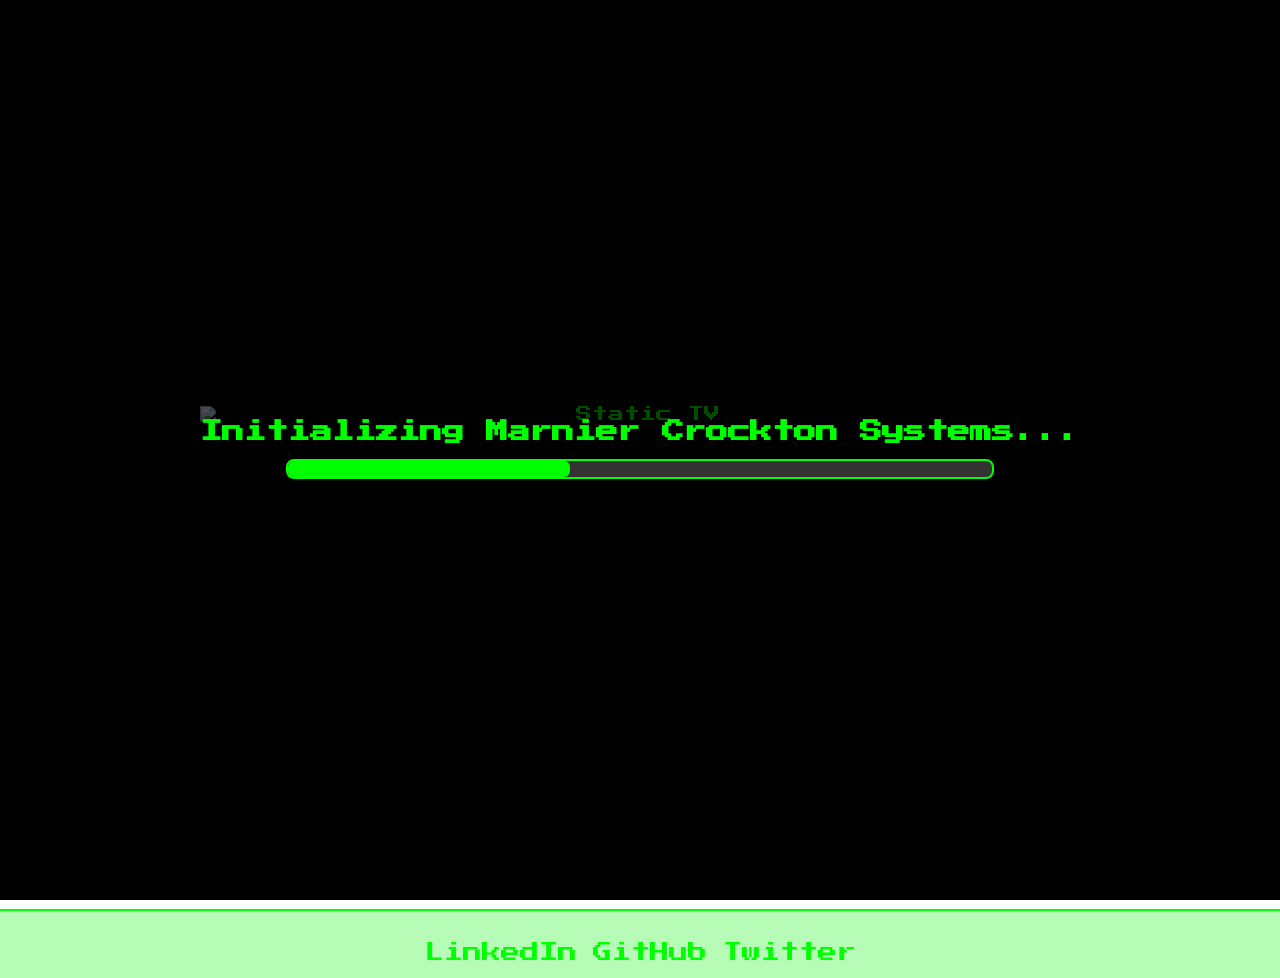
==== index.html @ 7a098f47 "Add files via upload" ====
<!DOCTYPE html>
<html lang="en">
<head>
    <meta charset="UTF-8">
    <meta name="viewport" content="width=device-width, initial-scale=1.0">
    <title>Pip-Boy Portfolio</title>
    <link href="https://fonts.googleapis.com/css2?family=Press+Start+2P&display=swap" rel="stylesheet">
    <script src="https://cdn.tailwindcss.com"></script>
    <style>
        body {
            font-family: 'Press Start 2P', monospace;
            color: #0f0;
            margin: 0;
            overflow: auto;
            display: flex;
            flex-direction: column;
            min-height: 100vh;
             background-image: url('/Images/ChatGPT\ Image\ May\ 13\,\ 2025\,\ 11_49_15\ PM.png');
            background-size: cover;
            background-position: center;
        }

        #loading-screen {
            display: flex;
            flex-direction: column;
            justify-content: center;
            align-items: center;
            height: 100vh;
            width: 100vw;
            background-color: #000;
            color: #0f0;
            position: fixed;
            top: 0;
            left: 0;
            z-index: 1000;
            opacity: 1;
            transition: opacity 1s ease-in-out;
        }

        #loading-screen.fade-out {
            opacity: 0;
            visibility: hidden;
        }

        #loading-content {
            text-align: center;
            position: relative;
        }

        #loading-text {
            font-size: 1.4rem;
            margin-bottom: 1rem;
            animation: flicker 2s infinite;
        }

        #loading-bar {
            width: 80%;
            background-color: #333;
            height: 16px;
            border-radius: 8px;
            position: relative;
            margin: 1rem auto;
            border: 2px solid #0f0;
        }

        #loading-bar-progress {
            background-color: #0f0;
            height: 100%;
            border-radius: 6px;
            width: 75%;
            transition: width 0.3s ease-out;
        }

        @keyframes flicker {
            0%, 100% { opacity: 1; }
            50% { opacity: 0.4; }
        }

        #main-content {
            height: auto;
            width: 100vw;
            overflow: auto;
            display: flex;
            flex-direction: column;
            align-items: center;
            justify-content: flex-start;
            flex-grow: 1;
        }

        .container {
            max-width: 800px;
            margin: 0 auto;
            padding: 2rem;
            text-align: center;
            display: flex;
            flex-direction: column;
            align-items: center;
            position: relative;
            width: 100%;
        }

        #pip-boy-screen {
            background-color: #000;
            border: 4px solid #0f0;
            border-radius: 10px;
            padding: 1rem;
            box-shadow: 0 0 20px rgba(15, 240, 15, 0.5);
            overflow-y: auto;
            max-height: 80vh;
            margin-bottom: 2rem;
            width: 100%;
            display: flex;
            flex-direction: column;
            align-items: center;
        }

        h1 {
            font-size: 2rem;
            margin-bottom: 1rem;
        }

        p {
            font-size: 1.1rem;
            margin-bottom: 1rem;
        }

        #stats-display {
            display: grid;
            grid-template-columns: repeat(3, 1fr);
            gap: 1rem;
            margin-bottom: 1rem;
            text-align: center;
            position: relative;
            width: 100%;
        }

        #stats-display div {
            background-color: rgba(15, 240, 15, 0.2);
            border: 2px solid #0f0;
            padding: 0.5rem;
            border-radius: 5px;
        }

        #character-image {
            max-width: 50%;
            height: auto;
            margin-bottom: 1rem;
        }

        .hidden {
            display: none;
        }

        #top-nav {
            background-color: rgba(15, 240, 15, 0.3);
            border-bottom: 2px solid #0f0;
            padding: 1rem;
            text-align: center;
            position: sticky;
            top: 0;
            z-index: 100;
            margin-bottom: 2rem;
            border-radius: 0;
            width: 100%;
        }

        #top-nav ul {
            display: flex;
            justify-content: center;
            list-style: none;
            padding: 0;
            margin: 0;
            
        }

        #top-nav ul li {
            margin: 0 1rem;
        }

        #top-nav ul li a {
            color: #0f0; /* Electric lime green */
            text-decoration: none;
            font-size: 1.2rem;
            transition: color 0.2s ease-in-out;
        }

        #top-nav ul li a:hover {
            color: #fff;
        }

        #top-nav ul li.dropdown {
            position: relative;
            display: inline-block;
        }

        #top-nav ul li.dropdown-content {
            display: none;
            position: absolute;
            background-color: rgba(15, 240, 15, 0.8);
            min-width: 160px;
            box-shadow: 0px 8px 16px 0px rgba(0,0,0,0.2);
            z-index: 1;
            border-radius: 5px;
            top: 100%;
            left: 0;
        }

        #top-nav ul li.dropdown:hover .dropdown-content {
            display: block;
        }

        #top-nav ul li .dropdown-content a {
             color: #0f0; /* Electric lime green */
            padding: 12px 16px;
            text-decoration: none;
            display: block;
        }

        #top-nav ul li .dropdown-content a:hover {
            background-color: #0b800b;
            color: #fff;
        }


        #footer {
            background-color: rgba(15, 240, 15, 0.3);
            padding: 1rem;
            text-align: center;
            border-top: 2px solid #0f0;
            margin-top: 2rem;
            width: 100%;
            border-radius: 0;
            display: flex;
            flex-direction: column;
            align-items: center;
            justify-content: center;
            align-items: center;
            gap: 1rem;
        }

        #footer-links {
            display: flex;
            justify-content: center;
            gap: 1rem;
            margin-top: 1rem;
        }

        #footer-links a {
            color: #0f0; /* Electric lime green */
            text-decoration: none;
            font-size: 1.2rem;
            transition: color 0.2s ease-in-out;
        }

        #footer-links a:hover {
            color: #fff;
        }

        #tv-overlay {
            position: absolute;
            top: 0;
            left: 0;
            width: 100%;
            height: 100%;
            background-image: url("https://media.giphy.com/media/3o7r1Wv7j6E8QDzINW/giphy.gif");
            background-size: cover;
            opacity: 0.3;
            pointer-events: none;
            z-index: 10;
        }

        .header-box {
            background-color: rgba(15, 240, 15, 0.2);
            border: 2px solid #0f0;
            padding: 0.5rem;
            border-radius: 5px;
            font-size: 1.2rem;
            margin-bottom: 1rem;
            width: fit-content;
        }

    </style>
</head>
<body class="bg-black text-green-400">
    <div id="loading-screen">
        <div id="loading-content">
            <h1 id="loading-text">Initializing Marnier Crockton Systems...</h1>
            <div id="loading-bar">
                <div id="loading-bar-progress"></div>
            </div>
             <img src="https://media.giphy.com/media/3o7r1Wv7j6E8QDzINW/giphy.gif" alt="Static TV" id="tv-overlay">
        </div>
    </div>

    <div id="main-content" class="flex flex-col items-center">
        <nav id="top-nav">
            <ul>
                <li><a href="about.html">About</a></li>
                <li><a href="skills.html">Skills</a></li>
                 <li class="dropdown">
                    <a href="#experience">Experience</a>
                    <div class="dropdown-content">
                        
                    </div>
                </li>
                <li><a href="#projects">Projects</a></li>
                <li><a href="contact.html">Contact</a></li>
                 <li><a id="play-game-button" href="#">Play</a></li>
            </ul>
        </nav>
        <div id="pip-boy-screen" class="container" style="background-color: #000; box-shadow: 0 0 20px rgba(15, 240, 15, 0.5);">
            <h1  class="text-2xl font-bold mb-4 header-box" id="about">Marnier Crockton Portfolio</h1>
            <img id="character-image" src="/Images/MarValutBoy.png" alt="Vault Boy" style="max-width: 50%; height: auto;">

            <p class="mb-4">
                Welcome to my personal portfolio! I'm a passionate developer with a love for creating
                engaging and interactive experiences. This site is designed to resemble the iconic Pip-Boy
                from the Fallout series.
            </p>
            <p class="mb-4">
                Explore the different sections to learn more about my skills, projects, and experiences.
            </p>
             <p class="mb-4" id="projects">
                Lorem ipsum dolor sit amet, consectetur adipiscing elit.  Sed do eiusmod tempor incididunt ut
                labore et dolore magna aliqua. Ut enim ad minim veniam, quis nostrud exercitation ullamco
                laboris nisi ut aliquip ex ea commodo consequat.
            </p>
            <p class="mb-4" id="experience">
                 Duis aute irure dolor in reprehenderit in voluptate velit esse
                cillum dolore eu fugiat nulla pariatur. Excepteur sint occaecat cupidatat non proident, sunt in
                culpa qui officia deserunt mollit anim id est laborum.
            </p>
            <p class="mb-4" id="contact">
                Additional content can be added here.  You can add many paragraphs of text here and it will
                still scroll.
            </p>
            <p class="mb-4">
                Additional content can be added here.  You can add many paragraphs of text here and it will
                still scroll.
            </p>
            <p class="mb-4">
                Additional content can be added here.  You can add many paragraphs of text here and it will
                still scroll.
            </p>
            <p class="mb-4">
                Additional content can be added here.  You can add many paragraphs of text here and it will
                still scroll.
            </p>
        </div>
        <footer id="footer">
            <div id="footer-links">
                <a href="https://www.linkedin.com/in/your-linkedin-profile" target="_blank" rel="noopener noreferrer">LinkedIn</a>
                <a href="https://github.com/your-github-profile" target="_blank" rel="noopener noreferrer">GitHub</a>
                <a href="https://twitter.com/your-twitter-profile" target="_blank" rel="noopener noreferrer">Twitter</a>
            </div>
        </footer>
    </div>

    
    <script>
        const loadingScreen = document.getElementById('loading-screen');
        const loadingText = document.getElementById('loading-text');
        const loadingBarProgress = document.getElementById('loading-bar-progress');
        const mainContent = document.getElementById('main-content');

        // Check if the page has been loaded before in this session
        const hasLoadedBefore = localStorage.getItem('pipboyLoaded');

        if (hasLoadedBefore === 'true') {
            // If already loaded, immediately hide loading screen and show main content
            loadingScreen.style.display = 'none';
            mainContent.classList.remove('hidden');
            document.body.style.overflow = 'auto';
        } else {
            // If not loaded before, run the loading animation
            let progress = 0;
            const totalTime = 3000; // 3 seconds

            const interval = setInterval(() => {
                progress += 10;
                loadingBarProgress.style.width = `${progress}%`;
                if (progress >= 100) {
                    clearInterval(interval);
                    loadingText.textContent = "Loading Complete!";
                    setTimeout(() => {
                        loadingScreen.classList.add('fade-out');
                        setTimeout(() => {
                            loadingScreen.style.display = 'none';
                            mainContent.classList.remove('hidden');
                            document.body.style.overflow = 'auto';
                            // Set flag in local storage so it doesn't show again
                            localStorage.setItem('pipboyLoaded', 'true');
                        }, 1000); // 1 second fade out
                    }, 500); // Short delay before fade out
                }
            }, totalTime / 10);
        }

        const gameButton = document.getElementById('play-game-button');
        gameButton.addEventListener('click', () => {
            // Placeholder for game logic
            alert('Loading Game...');
        });

    </script>
</body>
</html>
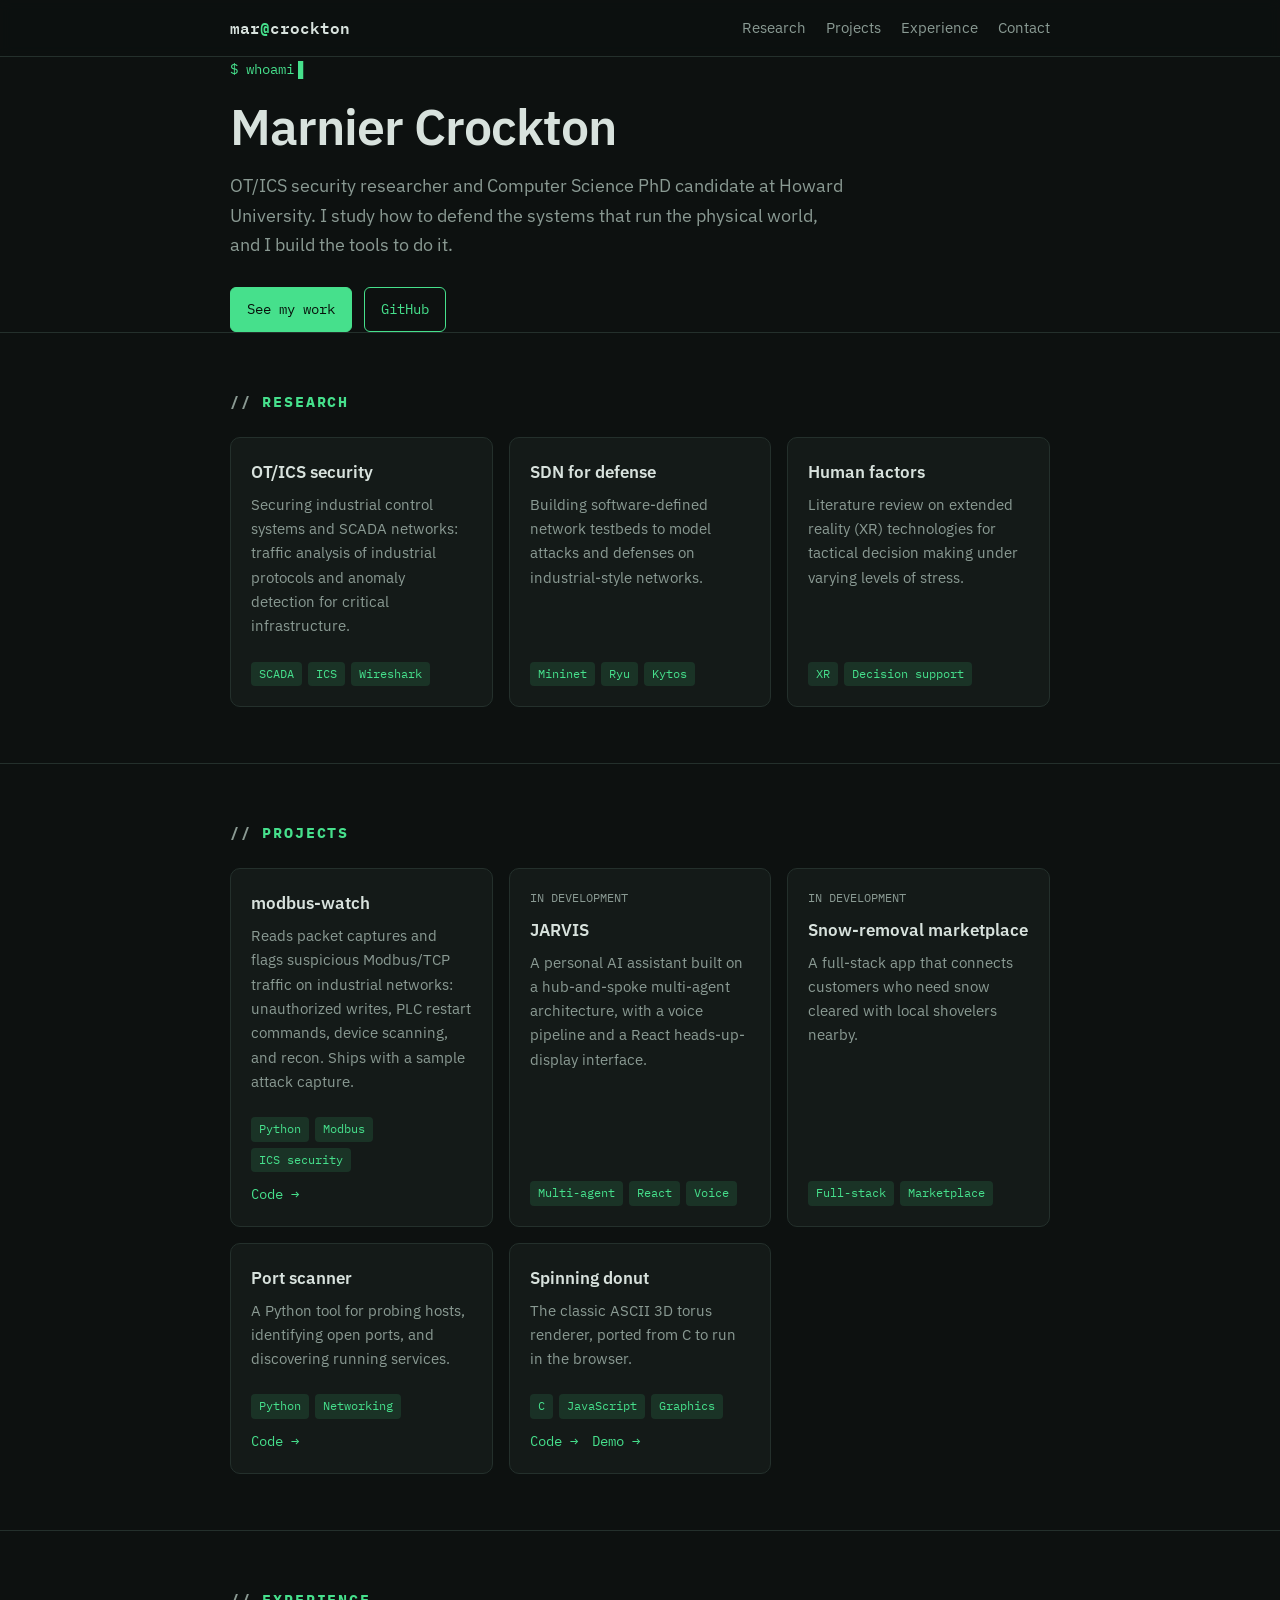
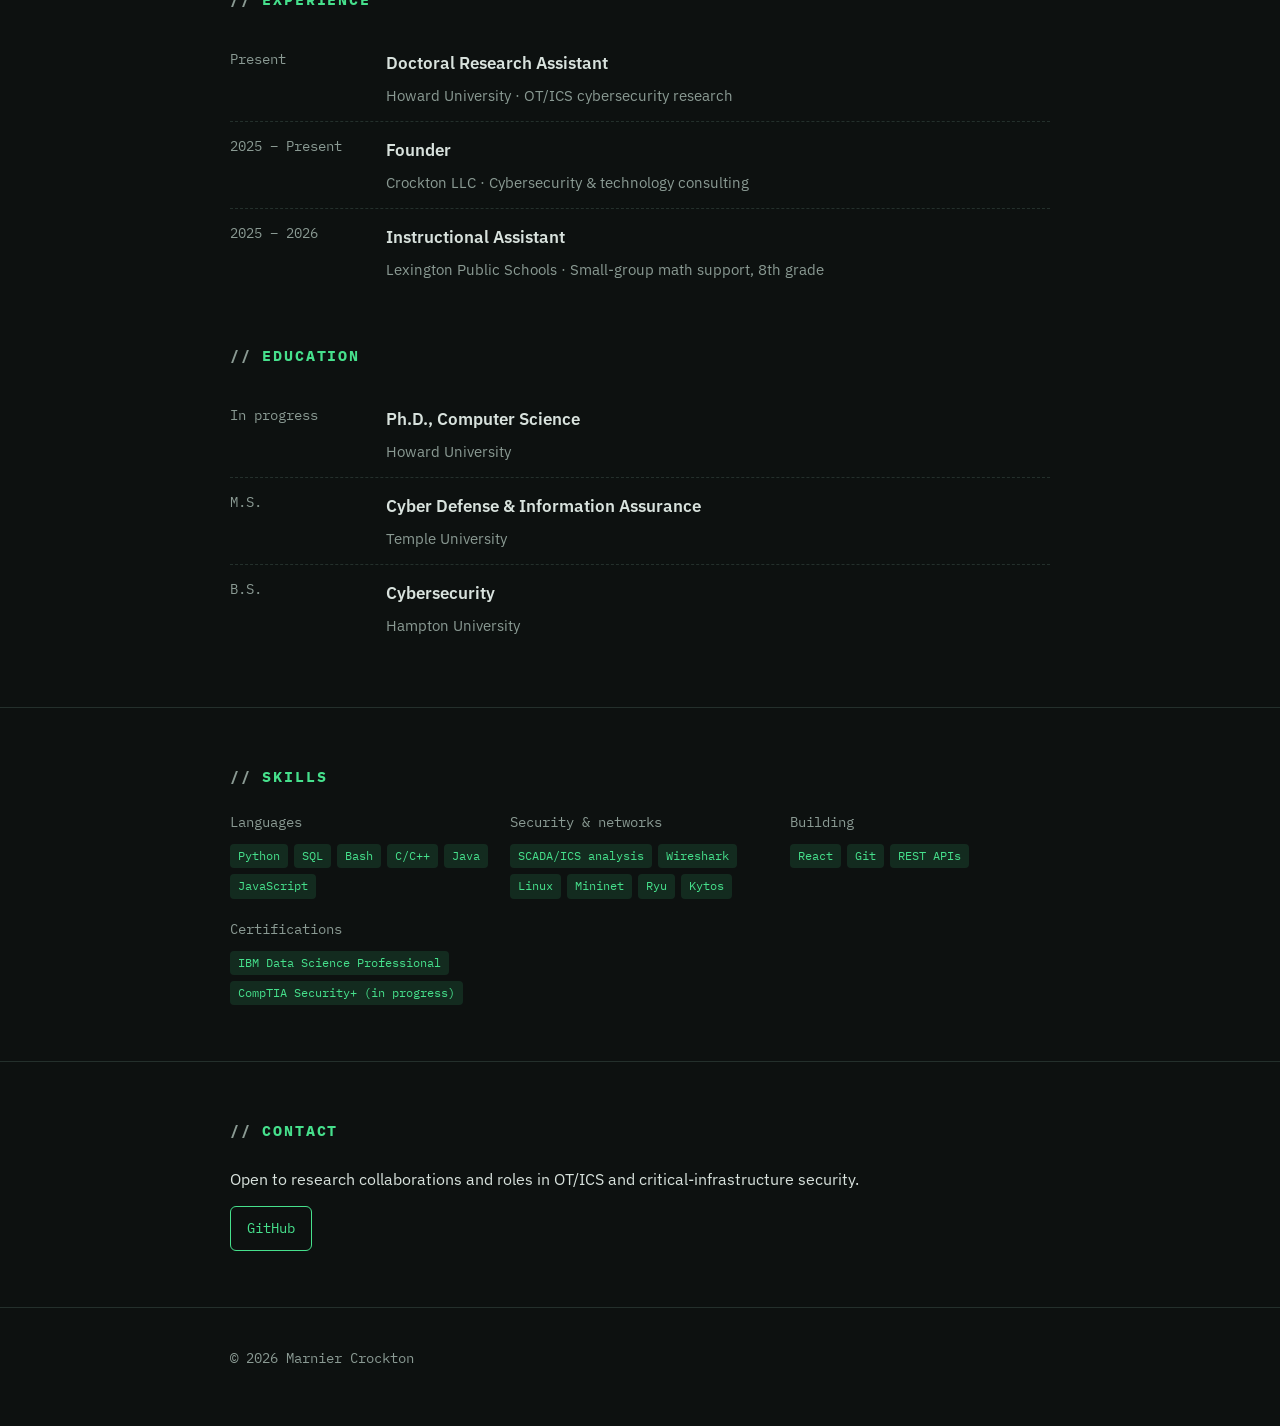
==== commit 972df139: "Add modbus-watch to featured projects" ====
--- a/index.html
+++ b/index.html
@@ -1,407 +1,247 @@
 <!DOCTYPE html>
 <html lang="en">
 <head>
-    <meta charset="UTF-8">
-    <meta name="viewport" content="width=device-width, initial-scale=1.0">
-    <title>Pip-Boy Portfolio</title>
-    <link href="https://fonts.googleapis.com/css2?family=Press+Start+2P&display=swap" rel="stylesheet">
-    <script src="https://cdn.tailwindcss.com"></script>
-    <style>
-        body {
-            font-family: 'Press Start 2P', monospace;
-            color: #0f0;
-            margin: 0;
-            overflow: auto;
-            display: flex;
-            flex-direction: column;
-            min-height: 100vh;
-             background-image: url('/Images/ChatGPT\ Image\ May\ 13\,\ 2025\,\ 11_49_15\ PM.png');
-            background-size: cover;
-            background-position: center;
-        }
-
-        #loading-screen {
-            display: flex;
-            flex-direction: column;
-            justify-content: center;
-            align-items: center;
-            height: 100vh;
-            width: 100vw;
-            background-color: #000;
-            color: #0f0;
-            position: fixed;
-            top: 0;
-            left: 0;
-            z-index: 1000;
-            opacity: 1;
-            transition: opacity 1s ease-in-out;
-        }
-
-        #loading-screen.fade-out {
-            opacity: 0;
-            visibility: hidden;
-        }
-
-        #loading-content {
-            text-align: center;
-            position: relative;
-        }
-
-        #loading-text {
-            font-size: 1.4rem;
-            margin-bottom: 1rem;
-            animation: flicker 2s infinite;
-        }
-
-        #loading-bar {
-            width: 80%;
-            background-color: #333;
-            height: 16px;
-            border-radius: 8px;
-            position: relative;
-            margin: 1rem auto;
-            border: 2px solid #0f0;
-        }
-
-        #loading-bar-progress {
-            background-color: #0f0;
-            height: 100%;
-            border-radius: 6px;
-            width: 75%;
-            transition: width 0.3s ease-out;
-        }
-
-        @keyframes flicker {
-            0%, 100% { opacity: 1; }
-            50% { opacity: 0.4; }
-        }
-
-        #main-content {
-            height: auto;
-            width: 100vw;
-            overflow: auto;
-            display: flex;
-            flex-direction: column;
-            align-items: center;
-            justify-content: flex-start;
-            flex-grow: 1;
-        }
-
-        .container {
-            max-width: 800px;
-            margin: 0 auto;
-            padding: 2rem;
-            text-align: center;
-            display: flex;
-            flex-direction: column;
-            align-items: center;
-            position: relative;
-            width: 100%;
-        }
-
-        #pip-boy-screen {
-            background-color: #000;
-            border: 4px solid #0f0;
-            border-radius: 10px;
-            padding: 1rem;
-            box-shadow: 0 0 20px rgba(15, 240, 15, 0.5);
-            overflow-y: auto;
-            max-height: 80vh;
-            margin-bottom: 2rem;
-            width: 100%;
-            display: flex;
-            flex-direction: column;
-            align-items: center;
-        }
-
-        h1 {
-            font-size: 2rem;
-            margin-bottom: 1rem;
-        }
-
-        p {
-            font-size: 1.1rem;
-            margin-bottom: 1rem;
-        }
-
-        #stats-display {
-            display: grid;
-            grid-template-columns: repeat(3, 1fr);
-            gap: 1rem;
-            margin-bottom: 1rem;
-            text-align: center;
-            position: relative;
-            width: 100%;
-        }
-
-        #stats-display div {
-            background-color: rgba(15, 240, 15, 0.2);
-            border: 2px solid #0f0;
-            padding: 0.5rem;
-            border-radius: 5px;
-        }
-
-        #character-image {
-            max-width: 50%;
-            height: auto;
-            margin-bottom: 1rem;
-        }
-
-        .hidden {
-            display: none;
-        }
-
-        #top-nav {
-            background-color: rgba(15, 240, 15, 0.3);
-            border-bottom: 2px solid #0f0;
-            padding: 1rem;
-            text-align: center;
-            position: sticky;
-            top: 0;
-            z-index: 100;
-            margin-bottom: 2rem;
-            border-radius: 0;
-            width: 100%;
-        }
-
-        #top-nav ul {
-            display: flex;
-            justify-content: center;
-            list-style: none;
-            padding: 0;
-            margin: 0;
-            
-        }
-
-        #top-nav ul li {
-            margin: 0 1rem;
-        }
-
-        #top-nav ul li a {
-            color: #0f0; /* Electric lime green */
-            text-decoration: none;
-            font-size: 1.2rem;
-            transition: color 0.2s ease-in-out;
-        }
-
-        #top-nav ul li a:hover {
-            color: #fff;
-        }
-
-        #top-nav ul li.dropdown {
-            position: relative;
-            display: inline-block;
-        }
-
-        #top-nav ul li.dropdown-content {
-            display: none;
-            position: absolute;
-            background-color: rgba(15, 240, 15, 0.8);
-            min-width: 160px;
-            box-shadow: 0px 8px 16px 0px rgba(0,0,0,0.2);
-            z-index: 1;
-            border-radius: 5px;
-            top: 100%;
-            left: 0;
-        }
-
-        #top-nav ul li.dropdown:hover .dropdown-content {
-            display: block;
-        }
-
-        #top-nav ul li .dropdown-content a {
-             color: #0f0; /* Electric lime green */
-            padding: 12px 16px;
-            text-decoration: none;
-            display: block;
-        }
-
-        #top-nav ul li .dropdown-content a:hover {
-            background-color: #0b800b;
-            color: #fff;
-        }
-
-
-        #footer {
-            background-color: rgba(15, 240, 15, 0.3);
-            padding: 1rem;
-            text-align: center;
-            border-top: 2px solid #0f0;
-            margin-top: 2rem;
-            width: 100%;
-            border-radius: 0;
-            display: flex;
-            flex-direction: column;
-            align-items: center;
-            justify-content: center;
-            align-items: center;
-            gap: 1rem;
-        }
-
-        #footer-links {
-            display: flex;
-            justify-content: center;
-            gap: 1rem;
-            margin-top: 1rem;
-        }
-
-        #footer-links a {
-            color: #0f0; /* Electric lime green */
-            text-decoration: none;
-            font-size: 1.2rem;
-            transition: color 0.2s ease-in-out;
-        }
-
-        #footer-links a:hover {
-            color: #fff;
-        }
-
-        #tv-overlay {
-            position: absolute;
-            top: 0;
-            left: 0;
-            width: 100%;
-            height: 100%;
-            background-image: url("https://media.giphy.com/media/3o7r1Wv7j6E8QDzINW/giphy.gif");
-            background-size: cover;
-            opacity: 0.3;
-            pointer-events: none;
-            z-index: 10;
-        }
-
-        .header-box {
-            background-color: rgba(15, 240, 15, 0.2);
-            border: 2px solid #0f0;
-            padding: 0.5rem;
-            border-radius: 5px;
-            font-size: 1.2rem;
-            margin-bottom: 1rem;
-            width: fit-content;
-        }
-
-    </style>
+  <meta charset="UTF-8">
+  <meta name="viewport" content="width=device-width, initial-scale=1.0">
+  <title>Marnier Crockton · OT/ICS Security</title>
+  <meta name="description" content="Marnier Crockton: OT/ICS security researcher and Computer Science PhD candidate at Howard University.">
+  <link rel="preconnect" href="https://fonts.googleapis.com">
+  <link rel="preconnect" href="https://fonts.gstatic.com" crossorigin>
+  <link href="https://fonts.googleapis.com/css2?family=IBM+Plex+Mono:wght@400;600&family=IBM+Plex+Sans:wght@400;500;600&display=swap" rel="stylesheet">
+  <style>
+    :root {
+      --bg: #0d1110;
+      --panel: #141a18;
+      --line: #24302c;
+      --text: #d8e2dd;
+      --muted: #8a9a93;
+      --accent: #46e08c;
+      --accent-dim: rgba(70, 224, 140, 0.12);
+      --mono: 'IBM Plex Mono', ui-monospace, monospace;
+      --sans: 'IBM Plex Sans', system-ui, sans-serif;
+    }
+    * { box-sizing: border-box; }
+    html { scroll-behavior: smooth; }
+    body {
+      margin: 0;
+      background: var(--bg);
+      color: var(--text);
+      font-family: var(--sans);
+      line-height: 1.6;
+    }
+    a { color: var(--accent); text-decoration: none; }
+    a:hover { text-decoration: underline; }
+    .wrap { max-width: 860px; margin: 0 auto; padding: 0 20px; }
+
+    nav {
+      position: sticky; top: 0; z-index: 10;
+      background: rgba(13, 17, 16, 0.92);
+      backdrop-filter: blur(6px);
+      border-bottom: 1px solid var(--line);
+    }
+    nav .wrap { display: flex; justify-content: space-between; align-items: center; height: 56px; }
+    .brand { font-family: var(--mono); font-weight: 600; color: var(--text); }
+    .brand span { color: var(--accent); }
+    nav ul { list-style: none; display: flex; gap: 20px; margin: 0; padding: 0; font-size: 0.92rem; }
+    nav ul a { color: var(--muted); }
+    nav ul a:hover { color: var(--text); text-decoration: none; }
+
+    header { padding: 88px 0 64px; }
+    .prompt { font-family: var(--mono); color: var(--accent); font-size: 0.9rem; margin-bottom: 18px; }
+    .prompt::after { content: '▋'; margin-left: 4px; animation: blink 1.1s steps(1) infinite; }
+    @keyframes blink { 50% { opacity: 0; } }
+    h1 { font-size: clamp(2rem, 6vw, 3.1rem); line-height: 1.15; margin: 0 0 16px; font-weight: 600; letter-spacing: -0.02em; }
+    .lede { font-size: 1.15rem; color: var(--muted); max-width: 620px; margin: 0 0 28px; }
+    .cta { display: flex; flex-wrap: wrap; gap: 12px; }
+    .btn {
+      font-family: var(--mono); font-size: 0.88rem;
+      padding: 10px 16px; border-radius: 6px;
+      border: 1px solid var(--accent); color: var(--accent);
+    }
+    .btn.primary { background: var(--accent); color: #07110b; }
+    .btn:hover { text-decoration: none; background: var(--accent-dim); }
+    .btn.primary:hover { background: #63eba0; }
+
+    section { padding: 56px 0; border-top: 1px solid var(--line); }
+    h2 { font-family: var(--mono); font-size: 0.95rem; text-transform: uppercase; letter-spacing: 0.12em; color: var(--accent); margin: 0 0 24px; }
+    h2::before { content: '// '; color: var(--muted); }
+    h3 { margin: 0 0 6px; font-size: 1.08rem; font-weight: 600; }
+    p { margin: 0 0 14px; }
+
+    .grid { display: grid; grid-template-columns: repeat(auto-fit, minmax(240px, 1fr)); gap: 16px; }
+    .card {
+      background: var(--panel); border: 1px solid var(--line); border-radius: 10px;
+      padding: 20px; display: flex; flex-direction: column;
+    }
+    .card p { color: var(--muted); font-size: 0.95rem; flex: 1; }
+    .tags { display: flex; flex-wrap: wrap; gap: 6px; margin-top: 10px; }
+    .tag {
+      font-family: var(--mono); font-size: 0.72rem; color: var(--accent);
+      background: var(--accent-dim); padding: 3px 8px; border-radius: 4px;
+    }
+    .status { font-family: var(--mono); font-size: 0.72rem; color: var(--muted); margin-bottom: 8px; }
+    .links { margin-top: 12px; font-family: var(--mono); font-size: 0.85rem; display: flex; gap: 14px; }
+
+    .timeline { list-style: none; margin: 0; padding: 0; }
+    .timeline li { display: grid; grid-template-columns: 140px 1fr; gap: 16px; padding: 14px 0; border-bottom: 1px dashed var(--line); }
+    .timeline li:last-child { border-bottom: 0; }
+    .when { font-family: var(--mono); font-size: 0.85rem; color: var(--muted); }
+    .timeline .where { color: var(--muted); font-size: 0.95rem; }
+
+    .skills { display: grid; grid-template-columns: repeat(auto-fit, minmax(200px, 1fr)); gap: 20px; }
+    .skills h3 { font-family: var(--mono); font-size: 0.85rem; color: var(--muted); font-weight: 400; margin-bottom: 8px; }
+
+    footer { padding: 40px 0 56px; border-top: 1px solid var(--line); color: var(--muted); font-size: 0.85rem; font-family: var(--mono); }
+
+    @media (max-width: 600px) {
+      nav ul { gap: 14px; font-size: 0.85rem; }
+      nav ul li.hide-sm { display: none; }
+      header { padding: 56px 0 44px; }
+      .timeline li { grid-template-columns: 1fr; gap: 2px; }
+    }
+    @media (prefers-reduced-motion: reduce) {
+      .prompt::after { animation: none; }
+      html { scroll-behavior: auto; }
+    }
+  </style>
 </head>
-<body class="bg-black text-green-400">
-    <div id="loading-screen">
-        <div id="loading-content">
-            <h1 id="loading-text">Initializing Marnier Crockton Systems...</h1>
-            <div id="loading-bar">
-                <div id="loading-bar-progress"></div>
-            </div>
-             <img src="https://media.giphy.com/media/3o7r1Wv7j6E8QDzINW/giphy.gif" alt="Static TV" id="tv-overlay">
-        </div>
+<body>
+  <nav>
+    <div class="wrap">
+      <a class="brand" href="#top">mar<span>@</span>crockton</a>
+      <ul>
+        <li><a href="#research">Research</a></li>
+        <li><a href="#projects">Projects</a></li>
+        <li class="hide-sm"><a href="#experience">Experience</a></li>
+        <li><a href="#contact">Contact</a></li>
+      </ul>
     </div>
-
-    <div id="main-content" class="flex flex-col items-center">
-        <nav id="top-nav">
-            <ul>
-                <li><a href="about.html">About</a></li>
-                <li><a href="skills.html">Skills</a></li>
-                 <li class="dropdown">
-                    <a href="#experience">Experience</a>
-                    <div class="dropdown-content">
-                        
-                    </div>
-                </li>
-                <li><a href="#projects">Projects</a></li>
-                <li><a href="contact.html">Contact</a></li>
-                 <li><a id="play-game-button" href="#">Play</a></li>
-            </ul>
-        </nav>
-        <div id="pip-boy-screen" class="container" style="background-color: #000; box-shadow: 0 0 20px rgba(15, 240, 15, 0.5);">
-            <h1  class="text-2xl font-bold mb-4 header-box" id="about">Marnier Crockton Portfolio</h1>
-            <img id="character-image" src="/Images/MarValutBoy.png" alt="Vault Boy" style="max-width: 50%; height: auto;">
-
-            <p class="mb-4">
-                Welcome to my personal portfolio! I'm a passionate developer with a love for creating
-                engaging and interactive experiences. This site is designed to resemble the iconic Pip-Boy
-                from the Fallout series.
-            </p>
-            <p class="mb-4">
-                Explore the different sections to learn more about my skills, projects, and experiences.
-            </p>
-             <p class="mb-4" id="projects">
-                Lorem ipsum dolor sit amet, consectetur adipiscing elit.  Sed do eiusmod tempor incididunt ut
-                labore et dolore magna aliqua. Ut enim ad minim veniam, quis nostrud exercitation ullamco
-                laboris nisi ut aliquip ex ea commodo consequat.
-            </p>
-            <p class="mb-4" id="experience">
-                 Duis aute irure dolor in reprehenderit in voluptate velit esse
-                cillum dolore eu fugiat nulla pariatur. Excepteur sint occaecat cupidatat non proident, sunt in
-                culpa qui officia deserunt mollit anim id est laborum.
-            </p>
-            <p class="mb-4" id="contact">
-                Additional content can be added here.  You can add many paragraphs of text here and it will
-                still scroll.
-            </p>
-            <p class="mb-4">
-                Additional content can be added here.  You can add many paragraphs of text here and it will
-                still scroll.
-            </p>
-            <p class="mb-4">
-                Additional content can be added here.  You can add many paragraphs of text here and it will
-                still scroll.
-            </p>
-            <p class="mb-4">
-                Additional content can be added here.  You can add many paragraphs of text here and it will
-                still scroll.
-            </p>
-        </div>
-        <footer id="footer">
-            <div id="footer-links">
-                <a href="https://www.linkedin.com/in/your-linkedin-profile" target="_blank" rel="noopener noreferrer">LinkedIn</a>
-                <a href="https://github.com/your-github-profile" target="_blank" rel="noopener noreferrer">GitHub</a>
-                <a href="https://twitter.com/your-twitter-profile" target="_blank" rel="noopener noreferrer">Twitter</a>
-            </div>
-        </footer>
-    </div>
-
-    
-    <script>
-        const loadingScreen = document.getElementById('loading-screen');
-        const loadingText = document.getElementById('loading-text');
-        const loadingBarProgress = document.getElementById('loading-bar-progress');
-        const mainContent = document.getElementById('main-content');
-
-        // Check if the page has been loaded before in this session
-        const hasLoadedBefore = localStorage.getItem('pipboyLoaded');
-
-        if (hasLoadedBefore === 'true') {
-            // If already loaded, immediately hide loading screen and show main content
-            loadingScreen.style.display = 'none';
-            mainContent.classList.remove('hidden');
-            document.body.style.overflow = 'auto';
-        } else {
-            // If not loaded before, run the loading animation
-            let progress = 0;
-            const totalTime = 3000; // 3 seconds
-
-            const interval = setInterval(() => {
-                progress += 10;
-                loadingBarProgress.style.width = `${progress}%`;
-                if (progress >= 100) {
-                    clearInterval(interval);
-                    loadingText.textContent = "Loading Complete!";
-                    setTimeout(() => {
-                        loadingScreen.classList.add('fade-out');
-                        setTimeout(() => {
-                            loadingScreen.style.display = 'none';
-                            mainContent.classList.remove('hidden');
-                            document.body.style.overflow = 'auto';
-                            // Set flag in local storage so it doesn't show again
-                            localStorage.setItem('pipboyLoaded', 'true');
-                        }, 1000); // 1 second fade out
-                    }, 500); // Short delay before fade out
-                }
-            }, totalTime / 10);
-        }
-
-        const gameButton = document.getElementById('play-game-button');
-        gameButton.addEventListener('click', () => {
-            // Placeholder for game logic
-            alert('Loading Game...');
-        });
-
-    </script>
+  </nav>
+
+  <main id="top">
+    <header class="wrap">
+      <div class="prompt">$ whoami</div>
+      <h1>Marnier Crockton</h1>
+      <p class="lede">OT/ICS security researcher and Computer Science PhD candidate at Howard University. I study how to defend the systems that run the physical world, and I build the tools to do it.</p>
+      <div class="cta">
+        <a class="btn primary" href="#projects">See my work</a>
+        <a class="btn" href="https://github.com/Cincosavvy">GitHub</a>
+      </div>
+    </header>
+
+    <section id="research">
+      <div class="wrap">
+        <h2>Research</h2>
+        <div class="grid">
+          <div class="card">
+            <h3>OT/ICS security</h3>
+            <p>Securing industrial control systems and SCADA networks: traffic analysis of industrial protocols and anomaly detection for critical infrastructure.</p>
+            <div class="tags"><span class="tag">SCADA</span><span class="tag">ICS</span><span class="tag">Wireshark</span></div>
+          </div>
+          <div class="card">
+            <h3>SDN for defense</h3>
+            <p>Building software-defined network testbeds to model attacks and defenses on industrial-style networks.</p>
+            <div class="tags"><span class="tag">Mininet</span><span class="tag">Ryu</span><span class="tag">Kytos</span></div>
+          </div>
+          <div class="card">
+            <h3>Human factors</h3>
+            <p>Literature review on extended reality (XR) technologies for tactical decision making under varying levels of stress.</p>
+            <div class="tags"><span class="tag">XR</span><span class="tag">Decision support</span></div>
+          </div>
+        </div>
+      </div>
+    </section>
+
+    <section id="projects">
+      <div class="wrap">
+        <h2>Projects</h2>
+        <div class="grid">
+          <div class="card">
+            <h3>modbus-watch</h3>
+            <p>Reads packet captures and flags suspicious Modbus/TCP traffic on industrial networks: unauthorized writes, PLC restart commands, device scanning, and recon. Ships with a sample attack capture.</p>
+            <div class="tags"><span class="tag">Python</span><span class="tag">Modbus</span><span class="tag">ICS security</span></div>
+            <div class="links"><a href="https://github.com/Cincosavvy/modbus-watch">Code →</a></div>
+          </div>
+          <div class="card">
+            <div class="status">IN DEVELOPMENT</div>
+            <h3>JARVIS</h3>
+            <p>A personal AI assistant built on a hub-and-spoke multi-agent architecture, with a voice pipeline and a React heads-up-display interface.</p>
+            <div class="tags"><span class="tag">Multi-agent</span><span class="tag">React</span><span class="tag">Voice</span></div>
+          </div>
+          <div class="card">
+            <div class="status">IN DEVELOPMENT</div>
+            <h3>Snow-removal marketplace</h3>
+            <p>A full-stack app that connects customers who need snow cleared with local shovelers nearby.</p>
+            <div class="tags"><span class="tag">Full-stack</span><span class="tag">Marketplace</span></div>
+          </div>
+          <div class="card">
+            <h3>Port scanner</h3>
+            <p>A Python tool for probing hosts, identifying open ports, and discovering running services.</p>
+            <div class="tags"><span class="tag">Python</span><span class="tag">Networking</span></div>
+            <div class="links"><a href="https://github.com/Cincosavvy/port-scanner">Code →</a></div>
+          </div>
+          <div class="card">
+            <h3>Spinning donut</h3>
+            <p>The classic ASCII 3D torus renderer, ported from C to run in the browser.</p>
+            <div class="tags"><span class="tag">C</span><span class="tag">JavaScript</span><span class="tag">Graphics</span></div>
+            <div class="links"><a href="https://github.com/Cincosavvy/spinning-donuts">Code →</a><a href="https://cincosavvy.github.io/spinning-donuts/">Demo →</a></div>
+          </div>
+        </div>
+      </div>
+    </section>
+
+    <section id="experience">
+      <div class="wrap">
+        <h2>Experience</h2>
+        <ul class="timeline">
+          <li>
+            <span class="when">Present</span>
+            <div><h3>Doctoral Research Assistant</h3><div class="where">Howard University · OT/ICS cybersecurity research</div></div>
+          </li>
+          <li>
+            <span class="when">2025 – Present</span>
+            <div><h3>Founder</h3><div class="where">Crockton LLC · Cybersecurity &amp; technology consulting</div></div>
+          </li>
+          <li>
+            <span class="when">2025 – 2026</span>
+            <div><h3>Instructional Assistant</h3><div class="where">Lexington Public Schools · Small-group math support, 8th grade</div></div>
+          </li>
+        </ul>
+
+        <h2 style="margin-top:48px">Education</h2>
+        <ul class="timeline">
+          <li><span class="when">In progress</span><div><h3>Ph.D., Computer Science</h3><div class="where">Howard University</div></div></li>
+          <li><span class="when">M.S.</span><div><h3>Cyber Defense &amp; Information Assurance</h3><div class="where">Temple University</div></div></li>
+          <li><span class="when">B.S.</span><div><h3>Cybersecurity</h3><div class="where">Hampton University</div></div></li>
+        </ul>
+      </div>
+    </section>
+
+    <section id="skills">
+      <div class="wrap">
+        <h2>Skills</h2>
+        <div class="skills">
+          <div><h3>Languages</h3><div class="tags"><span class="tag">Python</span><span class="tag">SQL</span><span class="tag">Bash</span><span class="tag">C/C++</span><span class="tag">Java</span><span class="tag">JavaScript</span></div></div>
+          <div><h3>Security &amp; networks</h3><div class="tags"><span class="tag">SCADA/ICS analysis</span><span class="tag">Wireshark</span><span class="tag">Linux</span><span class="tag">Mininet</span><span class="tag">Ryu</span><span class="tag">Kytos</span></div></div>
+          <div><h3>Building</h3><div class="tags"><span class="tag">React</span><span class="tag">Git</span><span class="tag">REST APIs</span></div></div>
+          <div><h3>Certifications</h3><div class="tags"><span class="tag">IBM Data Science Professional</span><span class="tag">CompTIA Security+ (in progress)</span></div></div>
+        </div>
+      </div>
+    </section>
+
+    <section id="contact">
+      <div class="wrap">
+        <h2>Contact</h2>
+        <p>Open to research collaborations and roles in OT/ICS and critical-infrastructure security.</p>
+        <div class="cta">
+          <a class="btn" href="https://github.com/Cincosavvy">GitHub</a>
+        </div>
+      </div>
+    </section>
+  </main>
+
+  <footer>
+    <div class="wrap">© 2026 Marnier Crockton</div>
+  </footer>
 </body>
 </html>
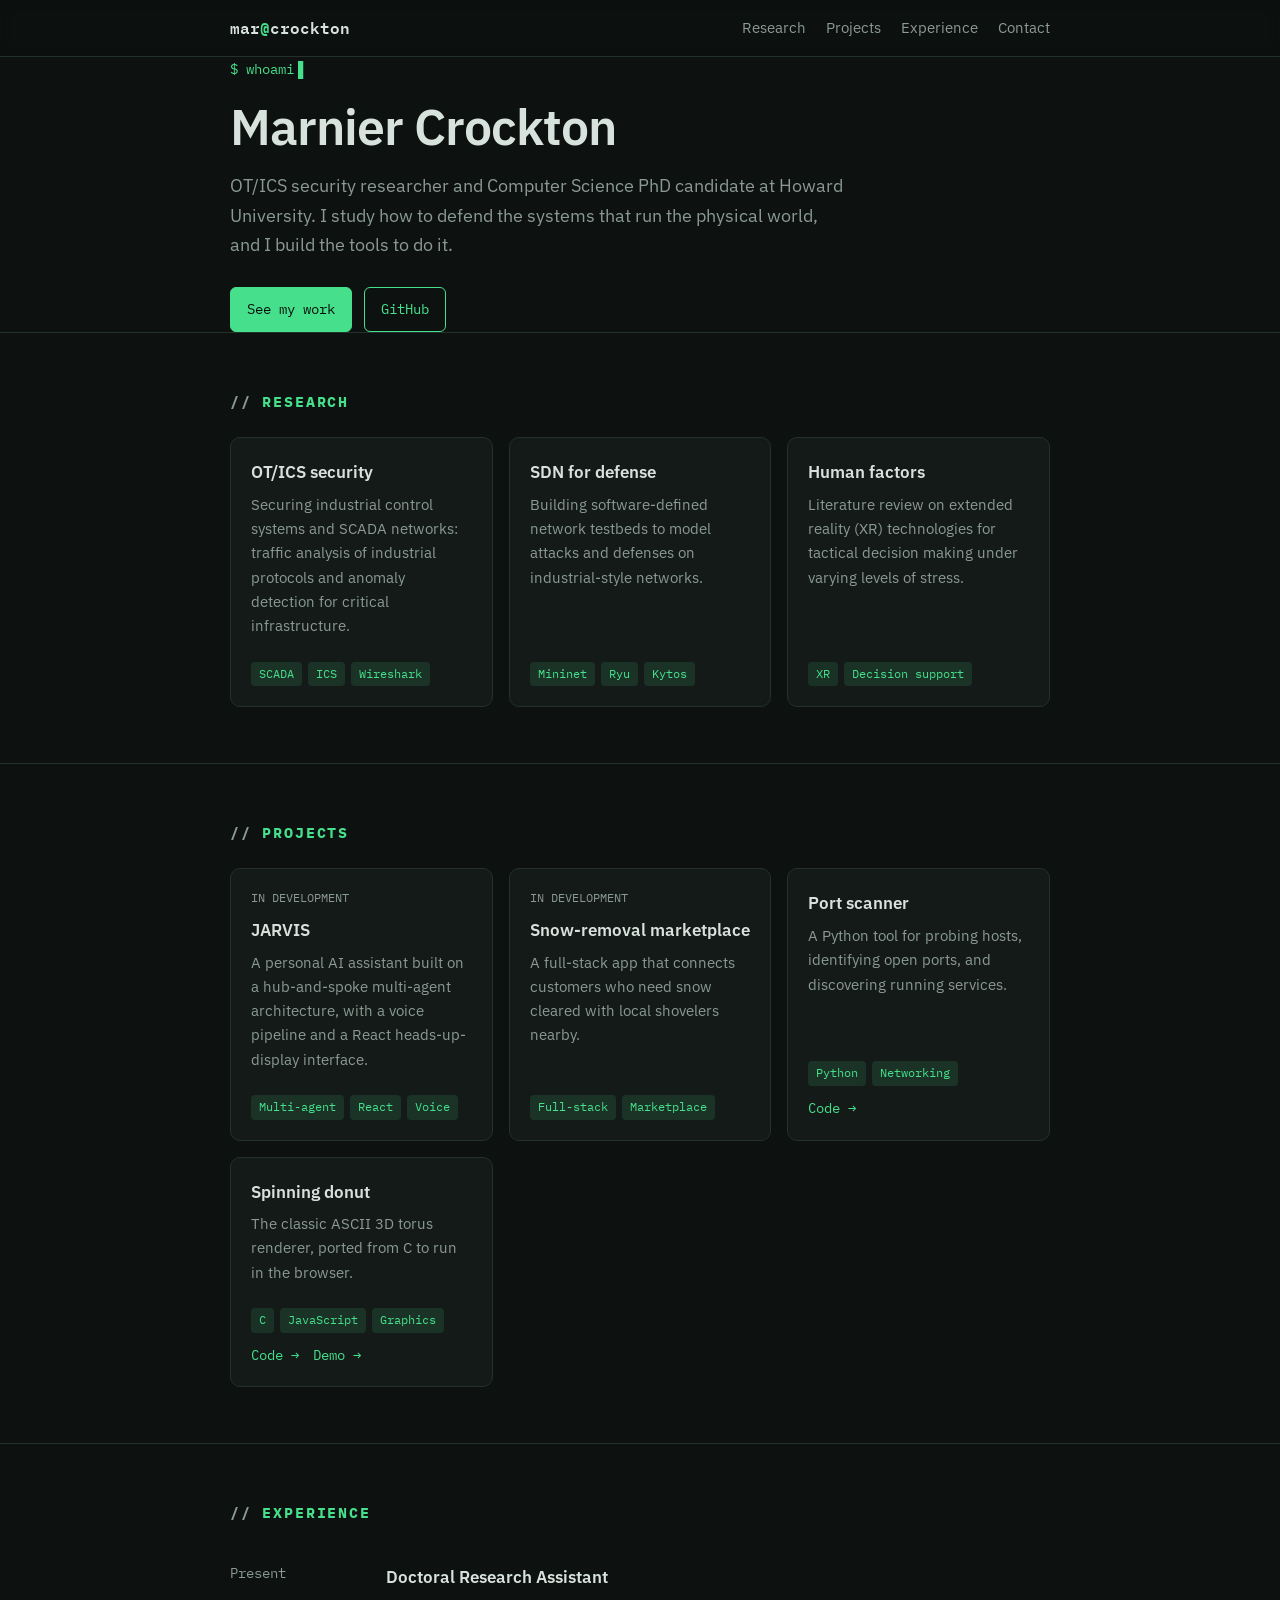
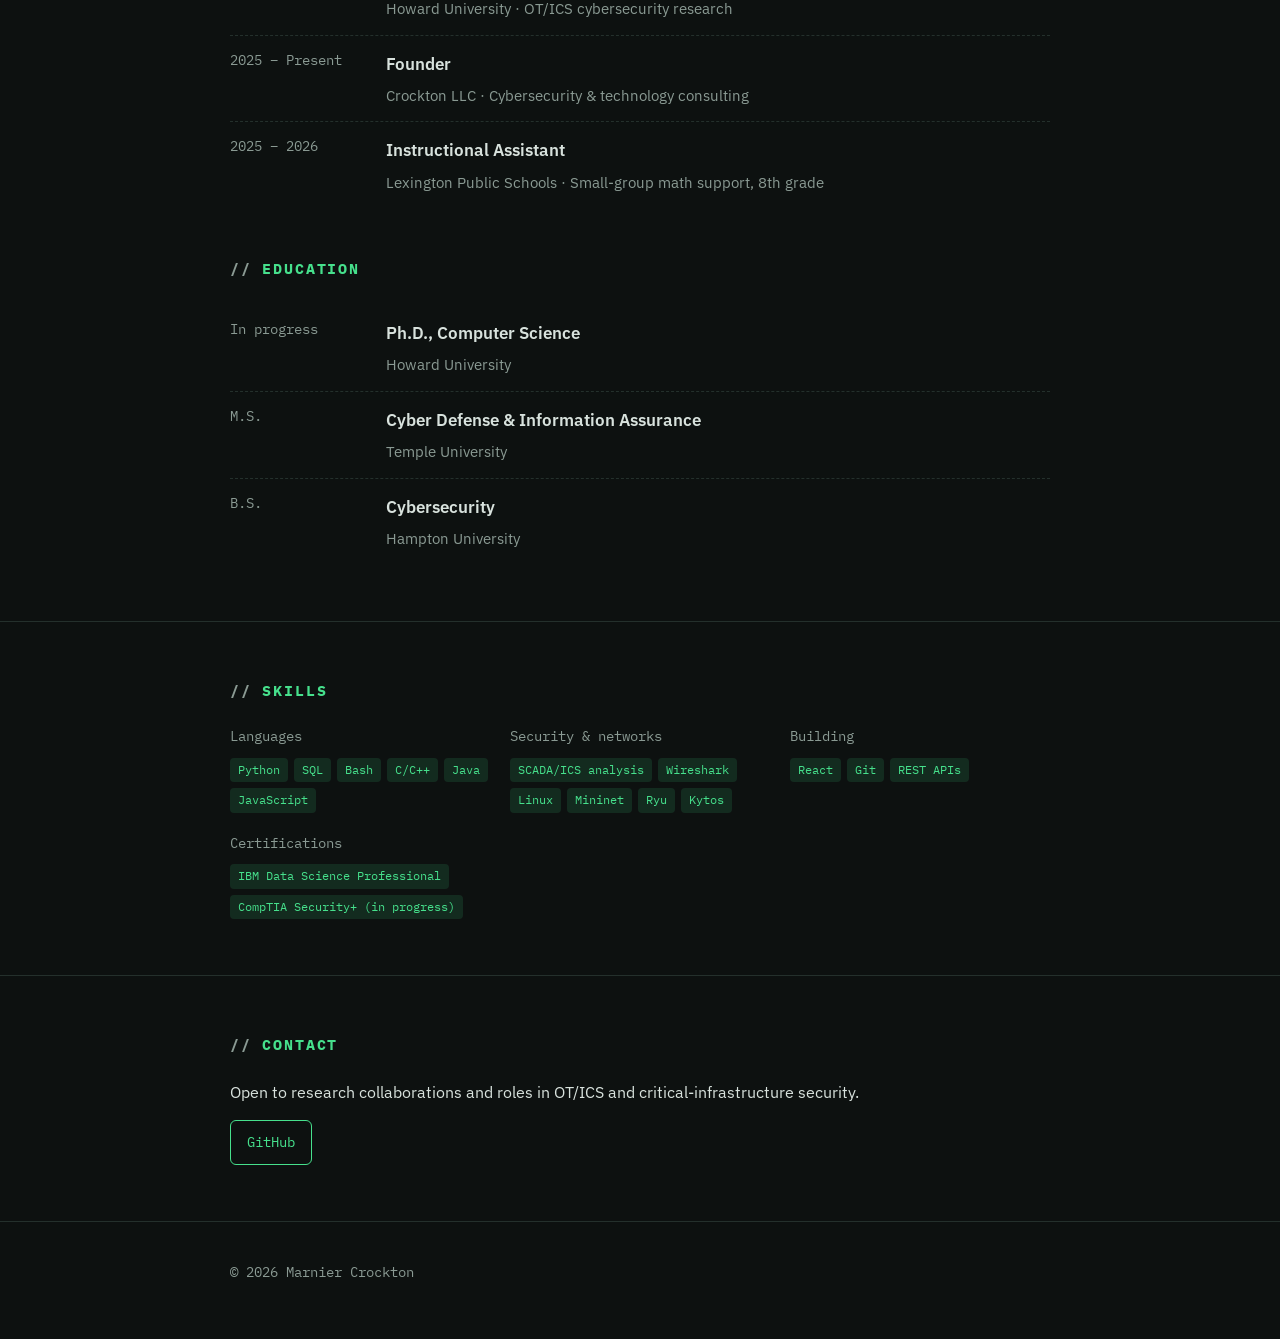
==== commit b7464b6d: "Rebuild portfolio as a single professional page Replace placeholder/lorem ipsum content and third-pa" ====
--- a/index.html
+++ b/index.html
@@ -157,12 +157,6 @@
         <h2>Projects</h2>
         <div class="grid">
           <div class="card">
-            <h3>modbus-watch</h3>
-            <p>Reads packet captures and flags suspicious Modbus/TCP traffic on industrial networks: unauthorized writes, PLC restart commands, device scanning, and recon. Ships with a sample attack capture.</p>
-            <div class="tags"><span class="tag">Python</span><span class="tag">Modbus</span><span class="tag">ICS security</span></div>
-            <div class="links"><a href="https://github.com/Cincosavvy/modbus-watch">Code →</a></div>
-          </div>
-          <div class="card">
             <div class="status">IN DEVELOPMENT</div>
             <h3>JARVIS</h3>
             <p>A personal AI assistant built on a hub-and-spoke multi-agent architecture, with a voice pipeline and a React heads-up-display interface.</p>
